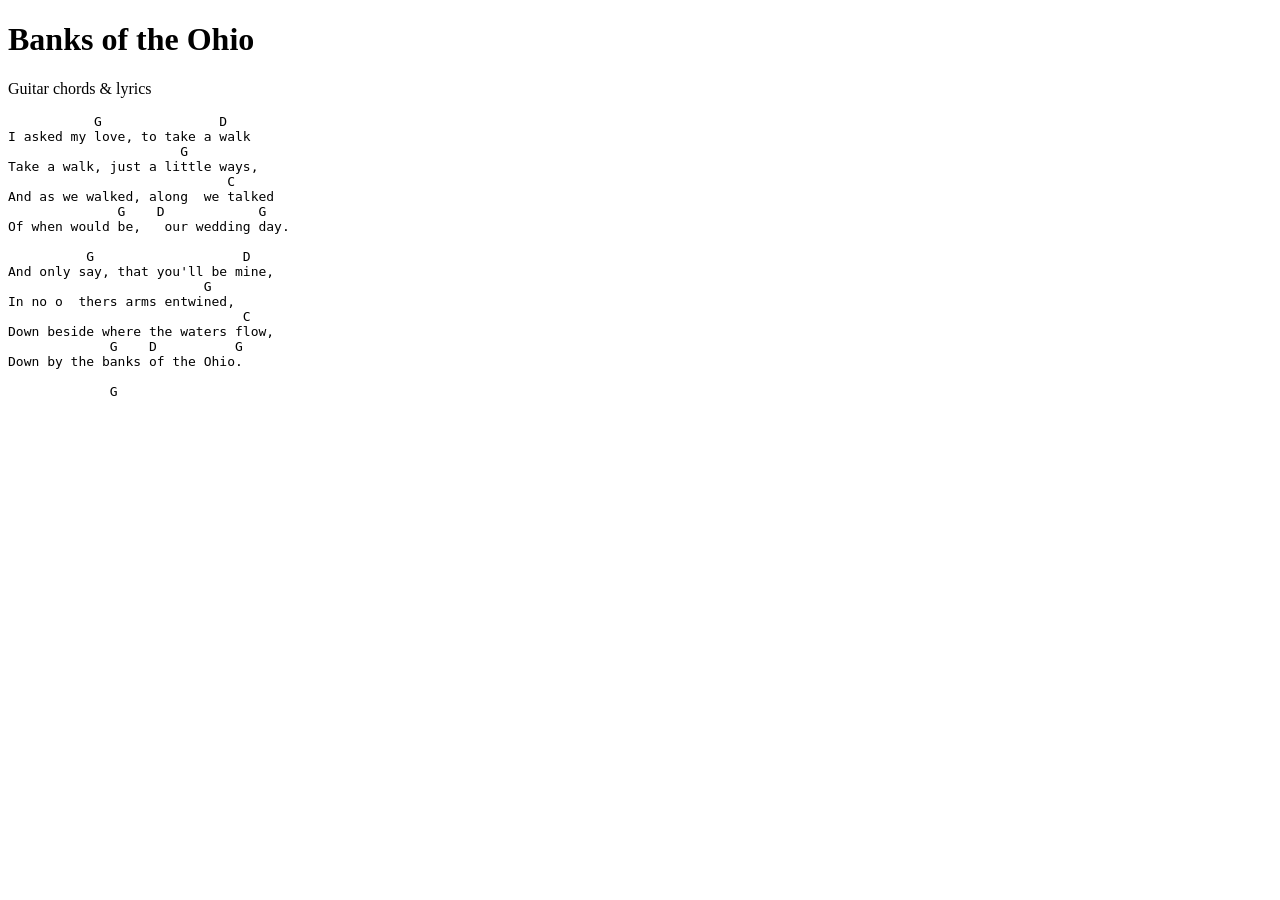
==== index.html @ 857f3980 "Add initial mobile song viewer" ====
<!doctype html>
<html lang="en">
<head>
  <meta charset="utf-8">
  <meta name="viewport" content="width=device-width, initial-scale=1, viewport-fit=cover">
  <meta name="theme-color" content="#111111">
  <title>Banks of the Ohio | Music Chords</title>
  <link rel="stylesheet" href="style.css">
</head>
<body>
  <header class="song-header">
    <h1>Banks of the Ohio</h1>
    <p>Guitar chords & lyrics</p>
  </header>

  <main>
    <pre id="song">           G               D
I asked my love, to take a walk
                      G
Take a walk, just a little ways,
                            C
And as we walked, along  we talked
              G    D            G
Of when would be,   our wedding day.

          G                   D
And only say, that you'll be mine,
                         G
In no o  thers arms entwined,
                              C
Down beside where the waters flow,
             G    D          G
Down by the banks of the Ohio.

             G
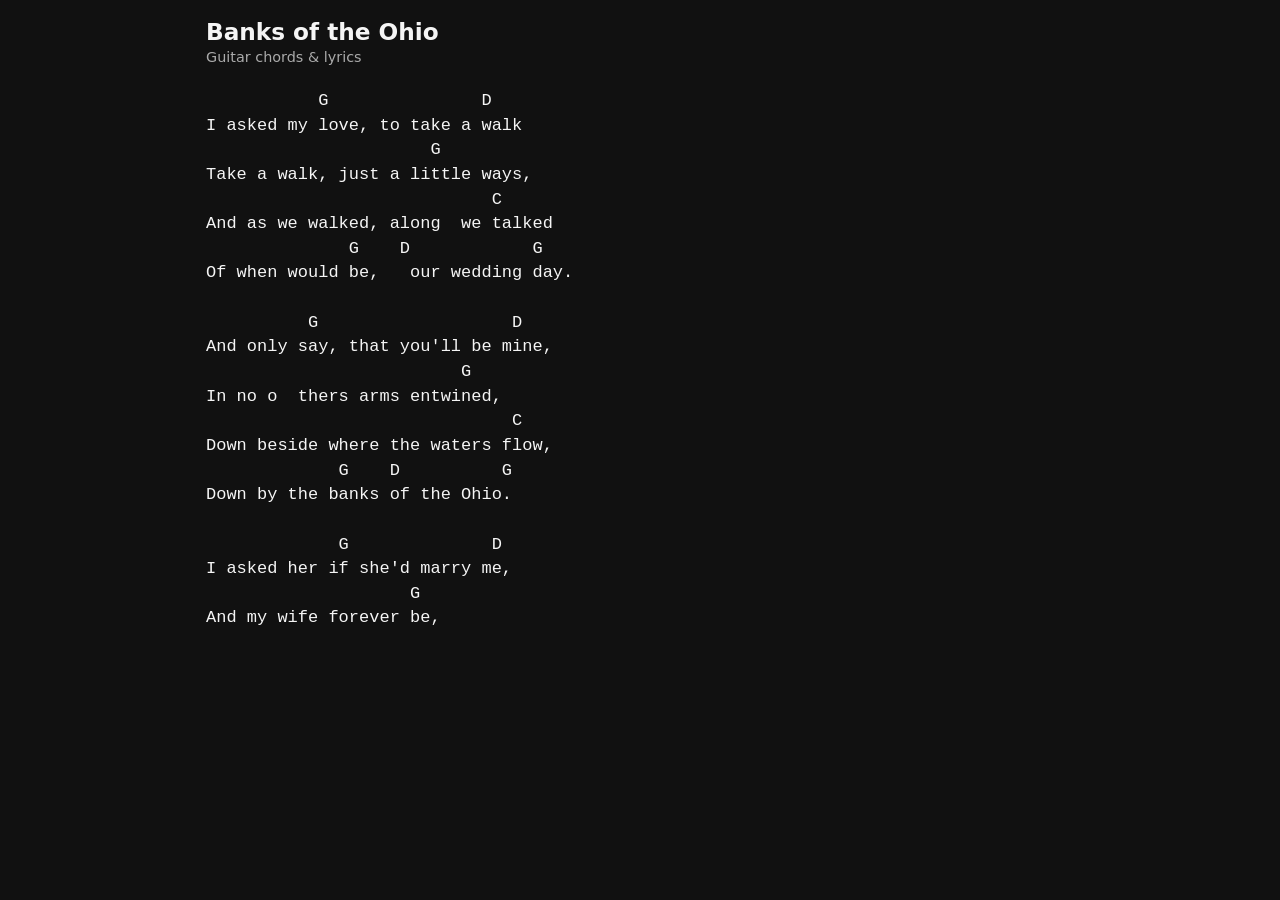
==== commit d803d70f: "Fix complete song page and add auto-scroll controls" ====
--- a/index.html
+++ b/index.html
@@ -12,9 +12,8 @@
     <h1>Banks of the Ohio</h1>
     <p>Guitar chords & lyrics</p>
   </header>
-
   <main>
-    <pre id="song">           G               D
+<pre id="song">           G               D
 I asked my love, to take a walk
                       G
 Take a walk, just a little ways,
@@ -32,4 +31,8 @@
              G    D          G
 Down by the banks of the Ohio.
 
-             G             +             G              D
+I asked her if she'd marry me,
+                    G
+And my wife forever be,
+                         
--- a/style.css
+++ b/style.css
@@ -0,0 +1,61 @@
+:root {
+  --font-size: 17px;
+}
+* { box-sizing: border-box; }
+html { scroll-behavior: auto; }
+body {
+  margin: 0;
+  background: #111;
+  color: #f5f5f5;
+  font-family: system-ui, -apple-system, BlinkMacSystemFont, "Segoe UI", sans-serif;
+  padding-bottom: 96px;
+}
+.song-header {
+  padding: 18px 16px 8px;
+  max-width: 900px;
+  margin: 0 auto;
+}
+.song-header h1 { margin: 0; font-size: 1.45rem; }
+.song-header p { margin: 4px 0 0; color: #aaa; font-size: .9rem; }
+main { max-width: 900px; margin: 0 auto; overflow-x: auto; }
+#song {
+  margin: 0;
+  padding: 16px;
+  width: max-content;
+  min-width: 100%;
+  font-family: ui-monospace, SFMono-Regular, Menlo, Monaco, Consolas, "Liberation Mono", monospace;
+  font-size: var(--font-size);
+  line-height: 1.45;
+  white-space: pre;
+  tab-size: 4;
+}
+.controls {
+  position: fixed;
+  left: 0;
+  right: 0;
+  bottom: 0;
+  z-index: 10;
+  display: grid;
+  grid-template-columns: 1.4fr .8fr .8fr .8fr .8fr .8fr;
+  gap: 6px;
+  padding: 8px max(8px, env(safe-area-inset-right)) calc(8px + env(safe-area-inset-bottom)) max(8px, env(safe-area-inset-left));
+  background: rgba(20,20,20,.96);
+  border-top: 1px solid #333;
+}
+button {
+  min-height: 48px;
+  border: 1px solid #444;
+  border-radius: 10px;
+  background: #242424;
+  color: #fff;
+  font-size: 15px;
+  font-weight: 700;
+  touch-action: manipulation;
+}
+button:active { transform: scale(.98); }
+#play { background: #f2f2f2; color: #111; }
+@media (max-width: 420px) {
+  :root { --font-size: 15px; }
+  .controls { grid-template-columns: 1.4fr repeat(5, .8fr); }
+  button { font-size: 13px; padding: 4px; }
+}
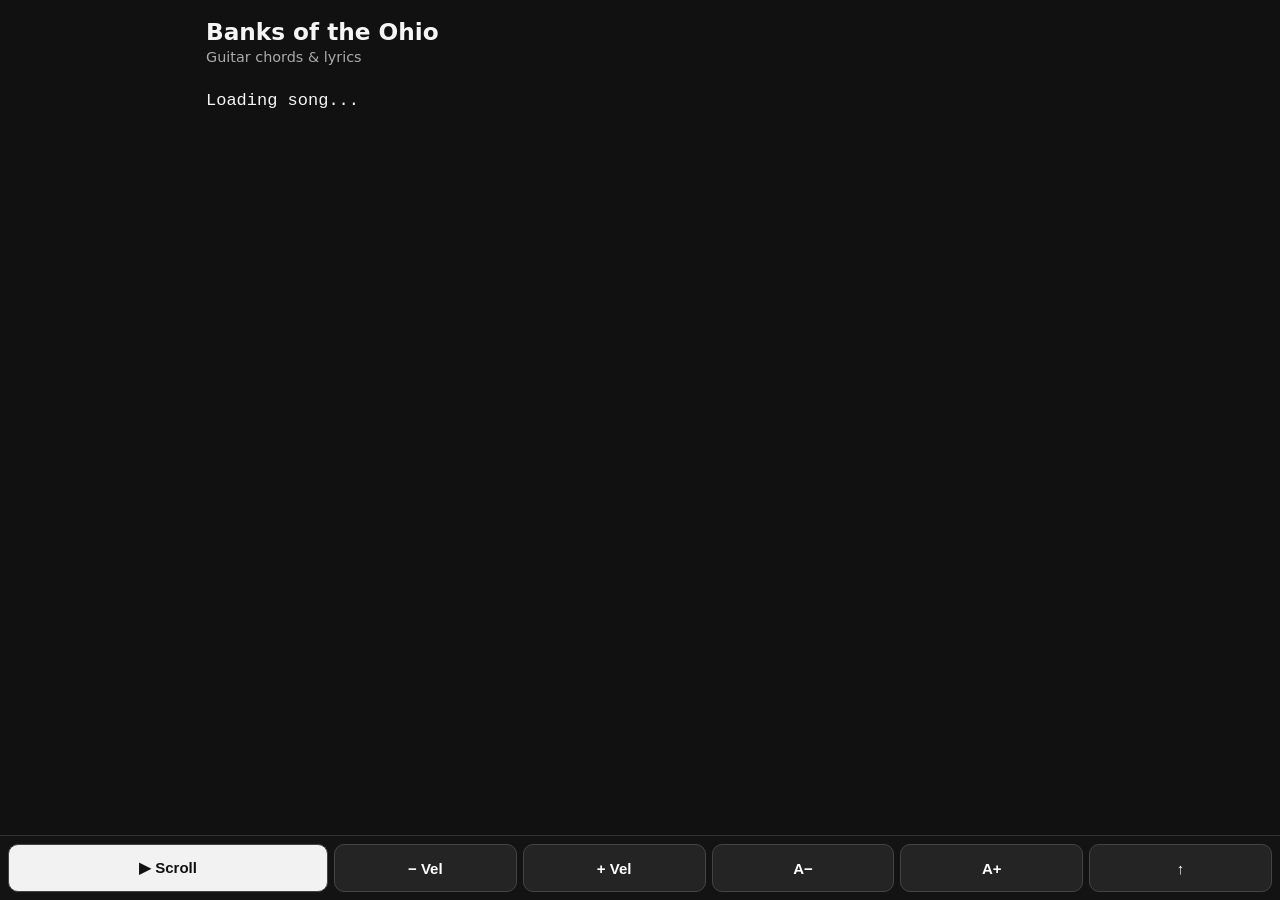
==== commit 346bf0ed: "Repair reader UI and visible auto-scroll controls" ====
--- a/index.html
+++ b/index.html
@@ -1,38 +1,24 @@
 <!doctype html>
 <html lang="en">
 <head>
-  <meta charset="utf-8">
-  <meta name="viewport" content="width=device-width, initial-scale=1, viewport-fit=cover">
-  <meta name="theme-color" content="#111111">
-  <title>Banks of the Ohio | Music Chords</title>
-  <link rel="stylesheet" href="style.css">
+<meta charset="utf-8">
+<meta name="viewport" content="width=device-width,initial-scale=1,viewport-fit=cover">
+<meta name="theme-color" content="#111111">
+<title>Banks of the Ohio | Music Chords</title>
+<link rel="stylesheet" href="style.css">
 </head>
 <body>
-  <header class="song-header">
-    <h1>Banks of the Ohio</h1>
-    <p>Guitar chords & lyrics</p>
-  </header>
-  <main>
-<pre id="song">           G               D
-I asked my love, to take a walk
-                      G
-Take a walk, just a little ways,
-                            C
-And as we walked, along  we talked
-              G    D            G
-Of when would be,   our wedding day.
-
-          G                   D
-And only say, that you'll be mine,
-                         G
-In no o  thers arms entwined,
-                              C
-Down beside where the waters flow,
-             G    D          G
-Down by the banks of the Ohio.
-
-             G              D
-I asked her if she'd marry me,
-                    G
-And my wife forever be,
-                         +<header class="song-header"><h1>Banks of the Ohio</h1><p>Guitar chords & lyrics</p></header>
+<main><pre id="song">Loading song...</pre></main>
+<nav class="controls" aria-label="Reader controls">
+<button id="play">▶ Scroll</button>
+<button id="speedDown">− Vel</button>
+<button id="speedUp">+ Vel</button>
+<button id="fontDown">A−</button>
+<button id="fontUp">A+</button>
+<button id="top">↑</button>
+</nav>
+<script src="song.js"></script>
+<script src="app.js"></script>
+</body>
+</html>
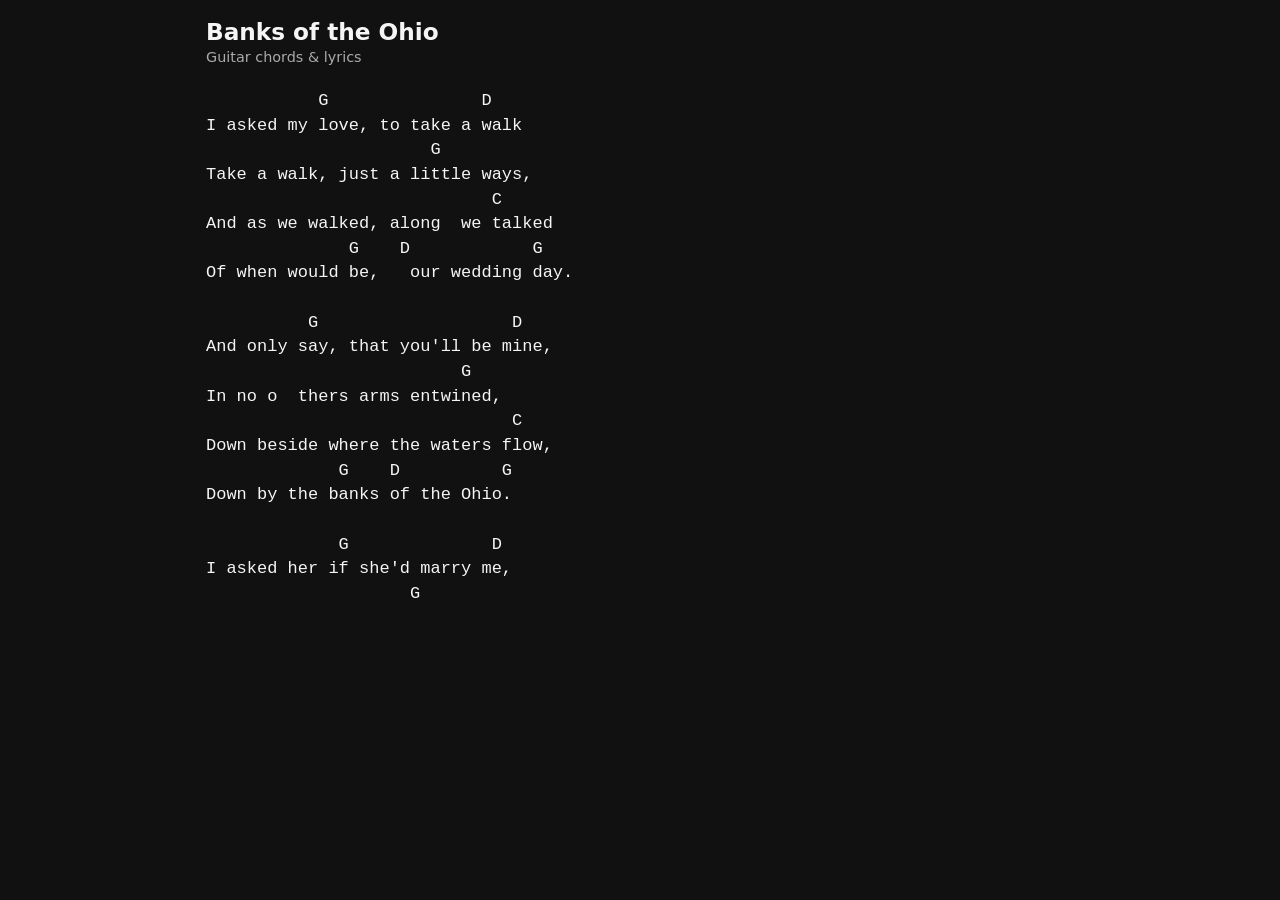
==== commit bf82bb16: "Fix song loading and restore full Banks of the Ohio" ====
--- a/index.html
+++ b/index.html
@@ -9,16 +9,24 @@
 </head>
 <body>
 <header class="song-header"><h1>Banks of the Ohio</h1><p>Guitar chords & lyrics</p></header>
-<main><pre id="song">Loading song...</pre></main>
-<nav class="controls" aria-label="Reader controls">
-<button id="play">▶ Scroll</button>
-<button id="speedDown">− Vel</button>
-<button id="speedUp">+ Vel</button>
-<button id="fontDown">A−</button>
-<button id="fontUp">A+</button>
-<button id="top">↑</button>
-</nav>
-<script src="song.js"></script>
-<script src="app.js"></script>
-</body>
-</html>
+<main><pre id="song">           G               D
+I asked my love, to take a walk
+                      G
+Take a walk, just a little ways,
+                            C
+And as we walked, along  we talked
+              G    D            G
+Of when would be,   our wedding day.
+
+          G                   D
+And only say, that you'll be mine,
+                         G
+In no o  thers arms entwined,
+                              C
+Down beside where the waters flow,
+             G    D          G
+Down by the banks of the Ohio.
+
+             G              D
+I asked her if she'd marry me,
+                    G
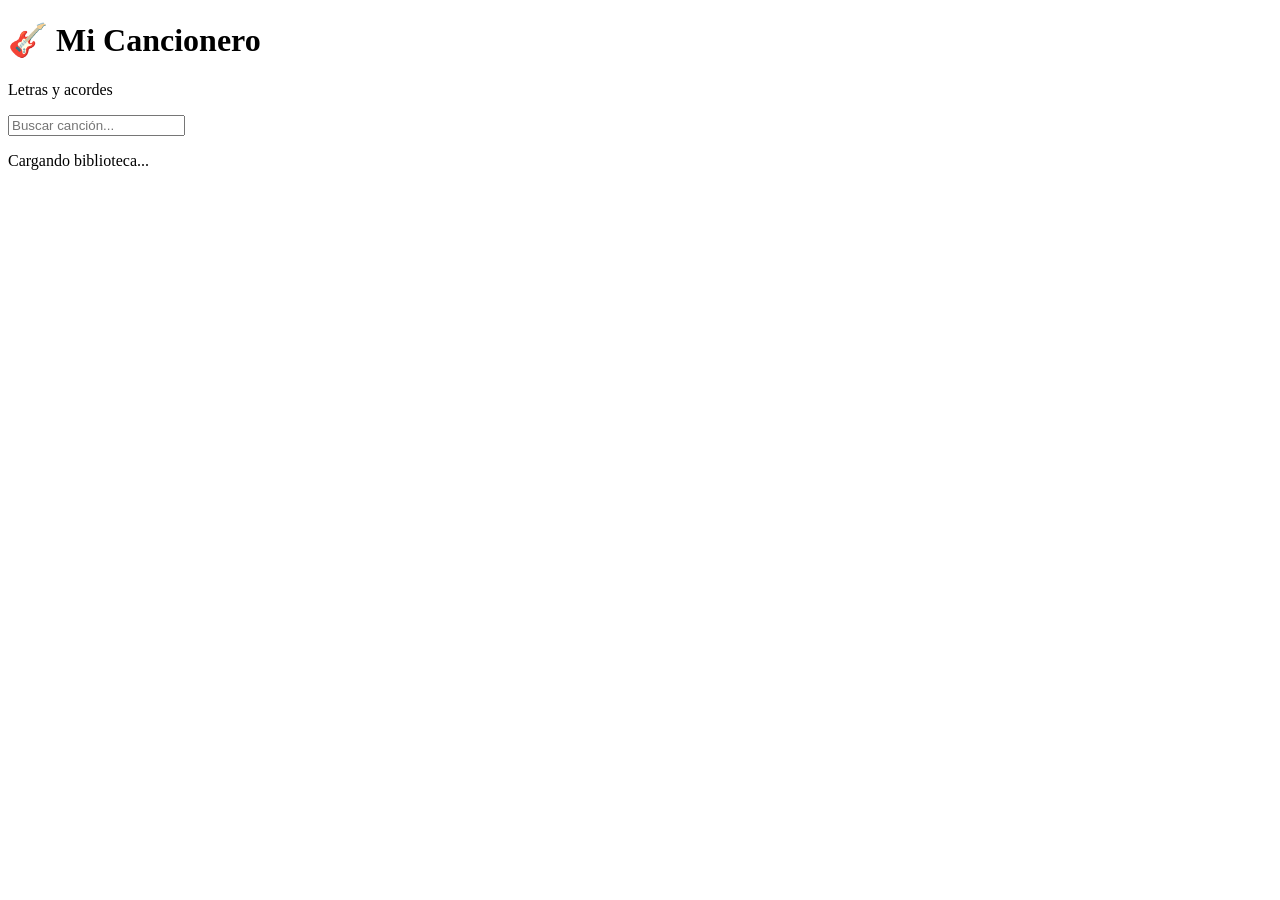
==== commit b498288c: "Build song library home page" ====
--- a/index.html
+++ b/index.html
@@ -1,32 +1,19 @@
 <!doctype html>
-<html lang="en">
+<html lang="es">
 <head>
-<meta charset="utf-8">
-<meta name="viewport" content="width=device-width,initial-scale=1,viewport-fit=cover">
-<meta name="theme-color" content="#111111">
-<title>Banks of the Ohio | Music Chords</title>
-<link rel="stylesheet" href="style.css">
+  <meta charset="utf-8">
+  <meta name="viewport" content="width=device-width,initial-scale=1,viewport-fit=cover">
+  <meta name="theme-color" content="#111111">
+  <title>Mi Cancionero</title>
+  <link rel="stylesheet" href="css/style.css">
 </head>
-<body>
-<header class="song-header"><h1>Banks of the Ohio</h1><p>Guitar chords & lyrics</p></header>
-<main><pre id="song">           G               D
-I asked my love, to take a walk
-                      G
-Take a walk, just a little ways,
-                            C
-And as we walked, along  we talked
-              G    D            G
-Of when would be,   our wedding day.
-
-          G                   D
-And only say, that you'll be mine,
-                         G
-In no o  thers arms entwined,
-                              C
-Down beside where the waters flow,
-             G    D          G
-Down by the banks of the Ohio.
-
-             G              D
-I asked her if she'd marry me,
-                    G+<body class="library-page">
+  <main class="library-shell">
+    <h1>🎸 Mi Cancionero</h1>
+    <p class="subtitle">Letras y acordes</p>
+    <input id="search" class="search" type="search" placeholder="Buscar canción..." autocomplete="off">
+    <div id="songList" class="song-list"><p>Cargando biblioteca...</p></div>
+  </main>
+  <script src="js/library.js"></script>
+</body>
+</html>
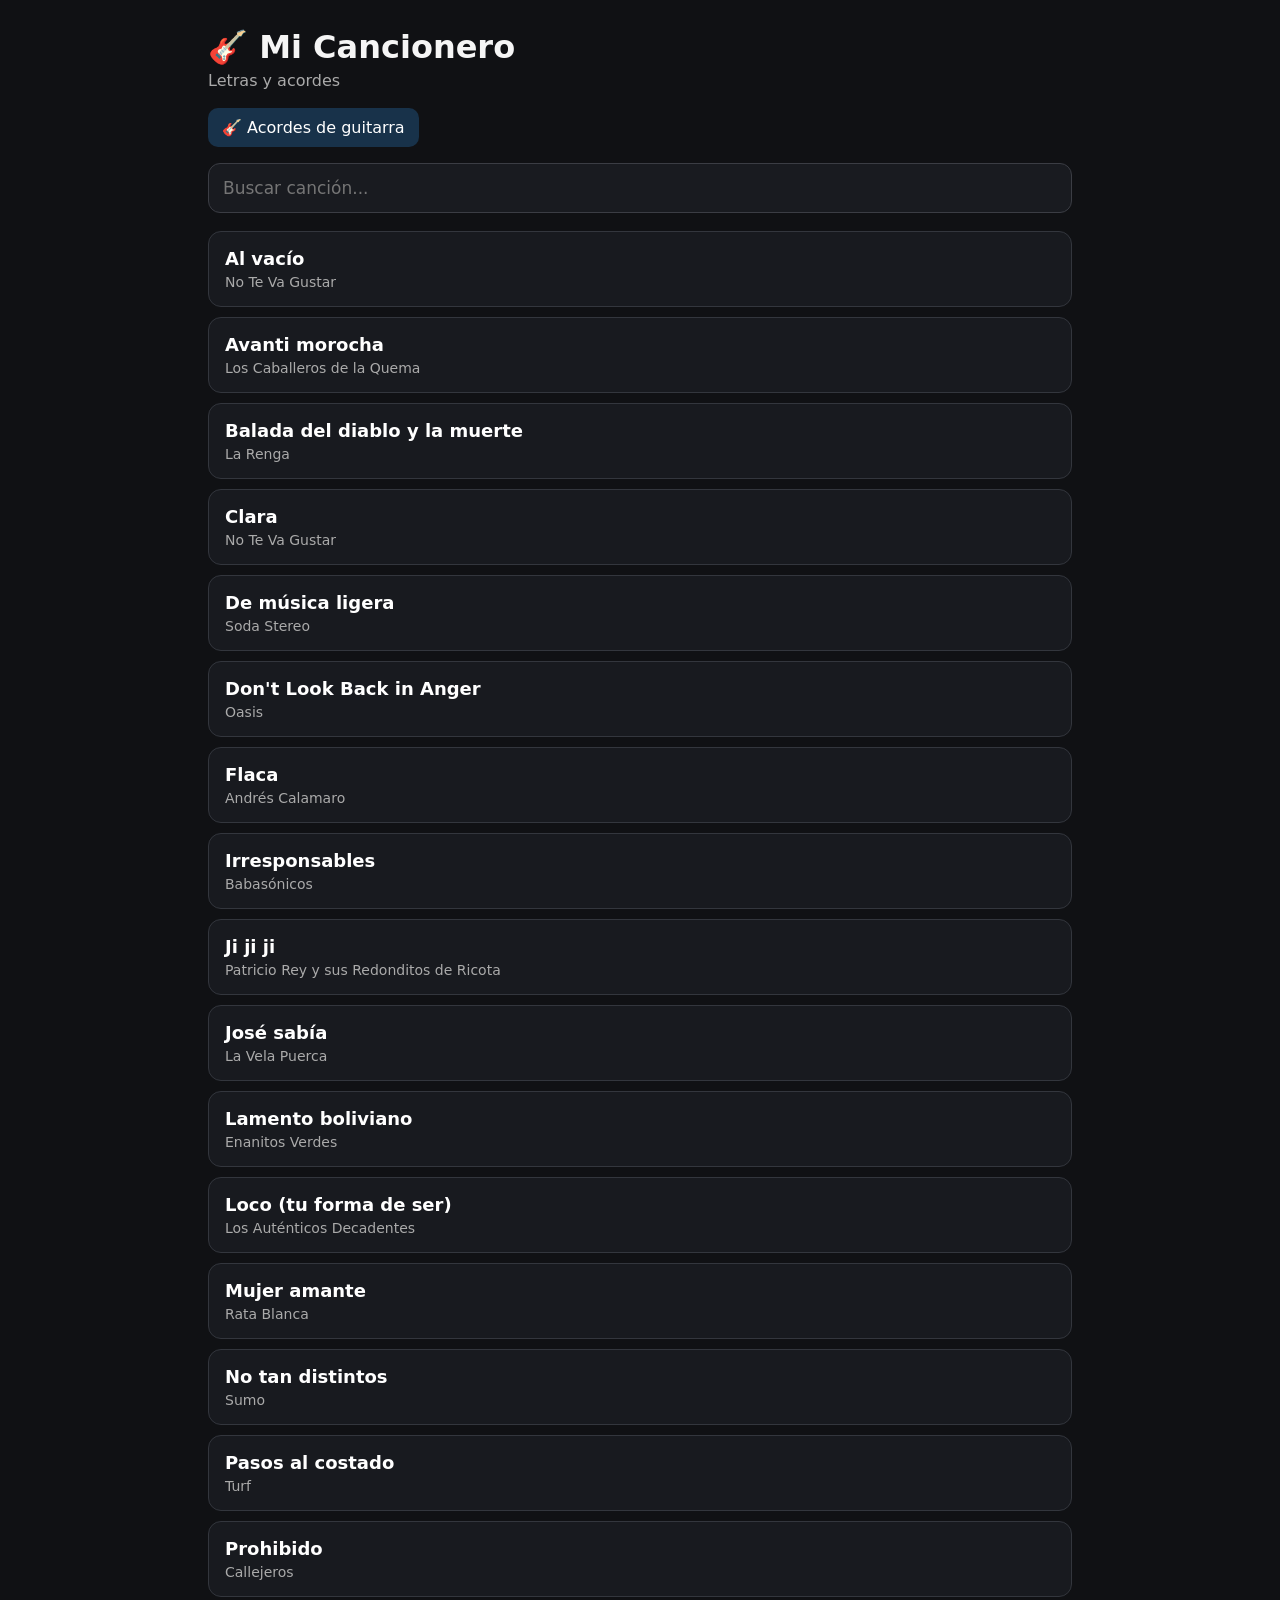
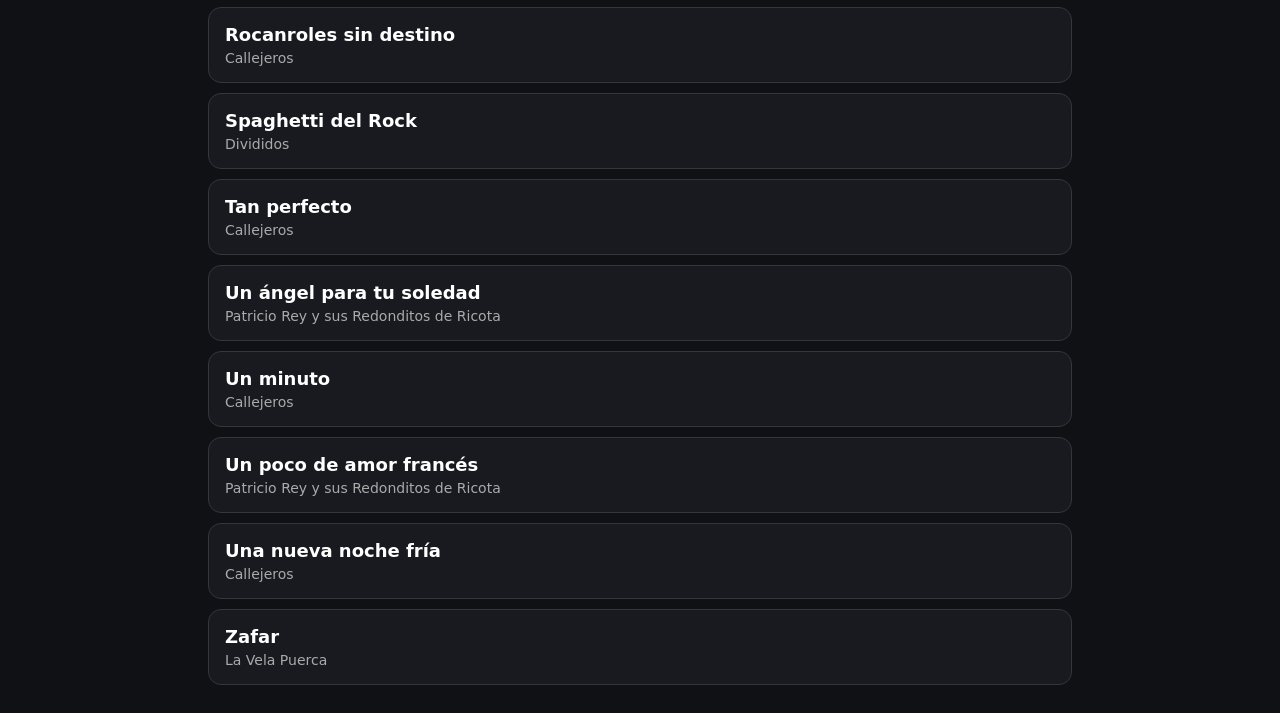
==== commit 083bcfb5: "Link chord library prototype from song library" ====
--- a/index.html
+++ b/index.html
@@ -11,6 +11,7 @@
   <main class="library-shell">
     <h1>🎸 Mi Cancionero</h1>
     <p class="subtitle">Letras y acordes</p>
+    <p><a href="chords.html" style="display:inline-block;padding:10px 14px;border-radius:10px;background:#18324a;color:white;text-decoration:none">🎸 Acordes de guitarra</a></p>
     <input id="search" class="search" type="search" placeholder="Buscar canción..." autocomplete="off">
     <div id="songList" class="song-list"><p>Cargando biblioteca...</p></div>
   </main>
--- a/css/style.css
+++ b/css/style.css
@@ -0,0 +1 @@
+*{box-sizing:border-box}html{background:#101114;color:#f5f5f5}body{margin:0;background:#101114;color:#f5f5f5;font-family:system-ui,-apple-system,BlinkMacSystemFont,"Segoe UI",sans-serif}.library-shell,.reader-header,.song-wrap{max-width:900px;margin:0 auto}.library-shell{padding:28px 18px}.library-shell h1,.reader-header h1{margin:0}.subtitle{color:#aaa;margin:5px 0 18px}.search{width:100%;font:inherit;font-size:17px;padding:14px;border-radius:12px;border:1px solid #3b3d44;background:#191b20;color:white;margin-bottom:18px}.song-list{display:grid;gap:10px}.song-card{display:flex;flex-direction:column;gap:5px;padding:16px;border:1px solid #33363d;border-radius:13px;background:#181a1f;color:white;text-decoration:none}.song-card strong{font-size:18px}.song-card span{color:#aaa;font-size:14px}.reader-page{padding-bottom:90px}.reader-header{padding:18px 16px 5px}.reader-header h1{font-size:24px;margin-top:12px}.back{color:#bbb;text-decoration:none;font-weight:700}.song-nav{display:flex;justify-content:space-between;gap:12px;margin:8px 0}.song-nav a{color:#ddd;text-decoration:none;font-size:13px;max-width:48%;white-space:nowrap;overflow:hidden;text-overflow:ellipsis}.song-wrap{overflow-x:auto;-webkit-overflow-scrolling:touch}.song-wrap pre{margin:0;padding:50vh 14px 80vh;font-family:ui-monospace,SFMono-Regular,Menlo,Monaco,Consolas,"Liberation Mono",monospace;font-size:16px;line-height:1.48;white-space:pre;width:max-content;min-width:100%;tab-size:4}.controls{position:fixed;left:0;right:0;bottom:0;display:grid;grid-template-columns:1.35fr repeat(6,.72fr);gap:4px;padding:7px 7px calc(7px + env(safe-area-inset-bottom));background:rgba(16,17,20,.97);border-top:1px solid #333;z-index:10}.controls button{min-height:48px;border:1px solid #3d4047;border-radius:10px;background:#24272d;color:#fff;font-weight:700;font-size:13px;touch-action:manipulation}.controls #play{background:#f5f5f5;color:#111}.controls #speedDisplay{opacity:1;color:#fff}.error{color:#ffb3b3}@media(max-width:420px){.library-shell{padding-top:22px}.song-wrap pre{font-size:15px}.controls{gap:3px;padding-left:4px;padding-right:4px}.controls button{padding:2px;font-size:12px}.reader-header h1{font-size:21px}}
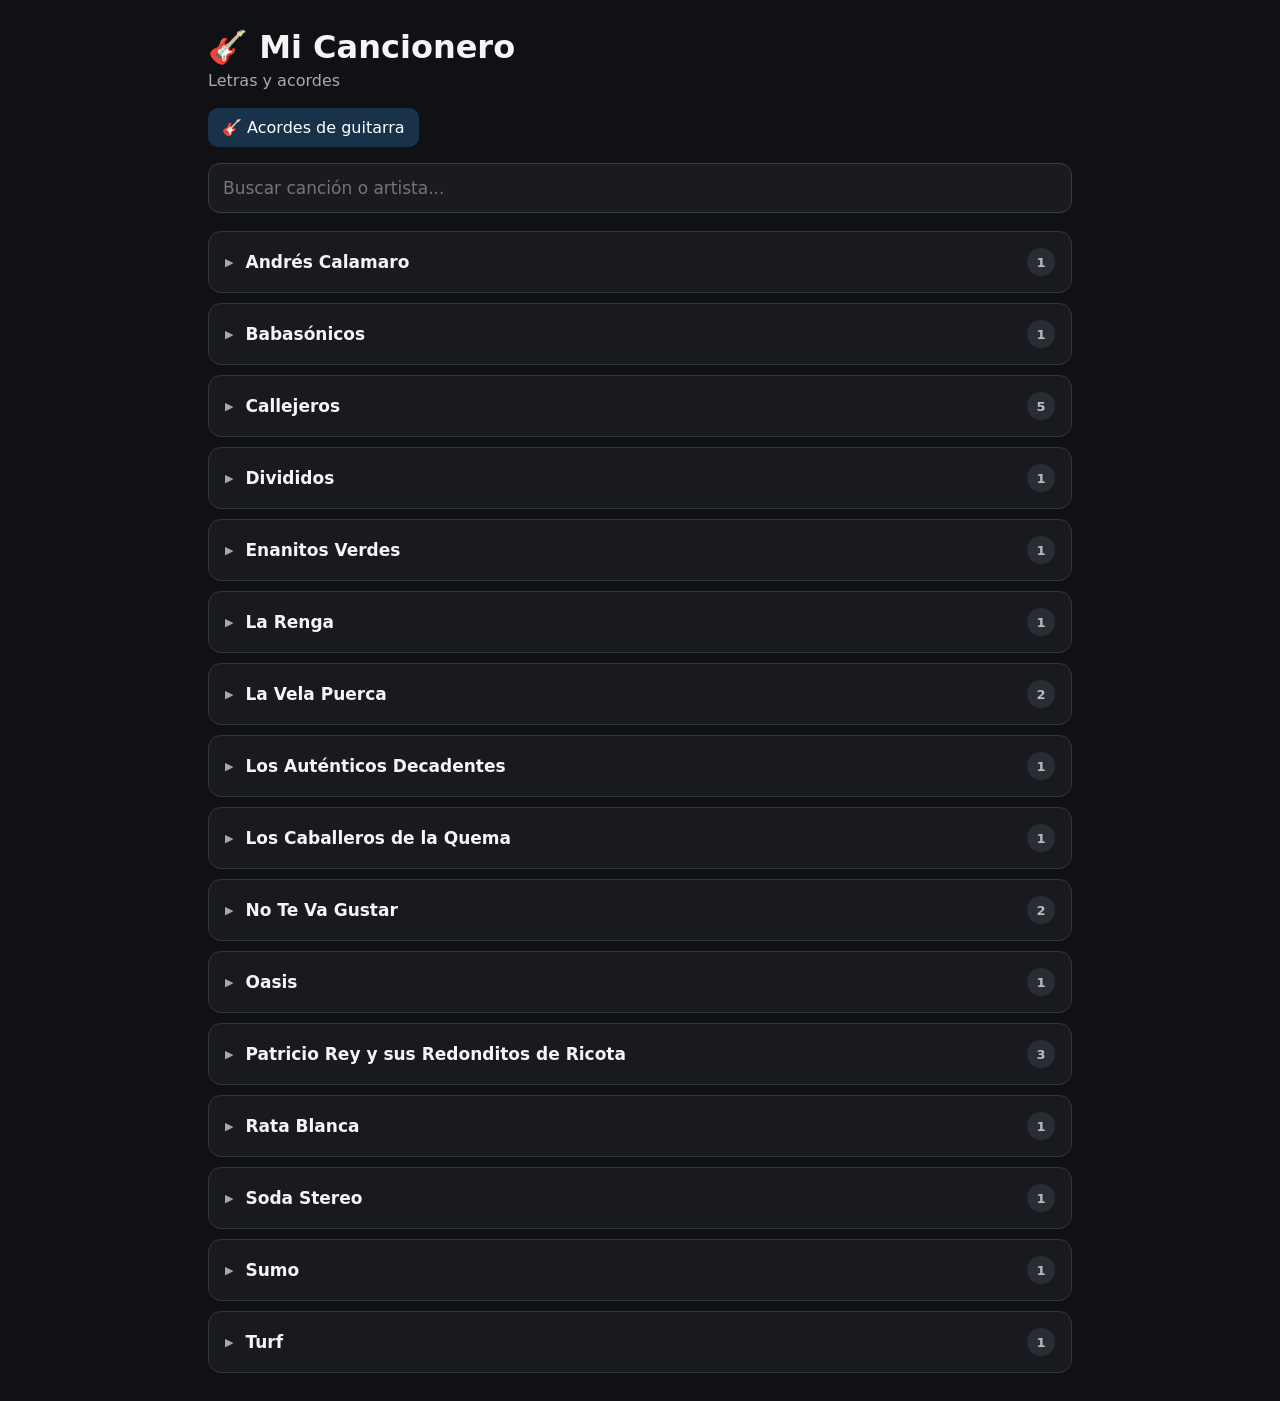
==== commit 6e50c809: "V3: refresh library assets and search label" ====
--- a/index.html
+++ b/index.html
@@ -5,16 +5,16 @@
   <meta name="viewport" content="width=device-width,initial-scale=1,viewport-fit=cover">
   <meta name="theme-color" content="#111111">
   <title>Mi Cancionero</title>
-  <link rel="stylesheet" href="css/style.css">
+  <link rel="stylesheet" href="css/style.css?v=3">
 </head>
 <body class="library-page">
   <main class="library-shell">
     <h1>🎸 Mi Cancionero</h1>
     <p class="subtitle">Letras y acordes</p>
     <p><a href="chords.html" style="display:inline-block;padding:10px 14px;border-radius:10px;background:#18324a;color:white;text-decoration:none">🎸 Acordes de guitarra</a></p>
-    <input id="search" class="search" type="search" placeholder="Buscar canción..." autocomplete="off">
+    <input id="search" class="search" type="search" placeholder="Buscar canción o artista..." autocomplete="off">
     <div id="songList" class="song-list"><p>Cargando biblioteca...</p></div>
   </main>
-  <script src="js/library.js"></script>
+  <script src="js/library.js?v=3"></script>
 </body>
 </html>
--- a/css/style.css
+++ b/css/style.css
@@ -1 +1 @@
-*{box-sizing:border-box}html{background:#101114;color:#f5f5f5}body{margin:0;background:#101114;color:#f5f5f5;font-family:system-ui,-apple-system,BlinkMacSystemFont,"Segoe UI",sans-serif}.library-shell,.reader-header,.song-wrap{max-width:900px;margin:0 auto}.library-shell{padding:28px 18px}.library-shell h1,.reader-header h1{margin:0}.subtitle{color:#aaa;margin:5px 0 18px}.search{width:100%;font:inherit;font-size:17px;padding:14px;border-radius:12px;border:1px solid #3b3d44;background:#191b20;color:white;margin-bottom:18px}.song-list{display:grid;gap:10px}.song-card{display:flex;flex-direction:column;gap:5px;padding:16px;border:1px solid #33363d;border-radius:13px;background:#181a1f;color:white;text-decoration:none}.song-card strong{font-size:18px}.song-card span{color:#aaa;font-size:14px}.reader-page{padding-bottom:90px}.reader-header{padding:18px 16px 5px}.reader-header h1{font-size:24px;margin-top:12px}.back{color:#bbb;text-decoration:none;font-weight:700}.song-nav{display:flex;justify-content:space-between;gap:12px;margin:8px 0}.song-nav a{color:#ddd;text-decoration:none;font-size:13px;max-width:48%;white-space:nowrap;overflow:hidden;text-overflow:ellipsis}.song-wrap{overflow-x:auto;-webkit-overflow-scrolling:touch}.song-wrap pre{margin:0;padding:50vh 14px 80vh;font-family:ui-monospace,SFMono-Regular,Menlo,Monaco,Consolas,"Liberation Mono",monospace;font-size:16px;line-height:1.48;white-space:pre;width:max-content;min-width:100%;tab-size:4}.controls{position:fixed;left:0;right:0;bottom:0;display:grid;grid-template-columns:1.35fr repeat(6,.72fr);gap:4px;padding:7px 7px calc(7px + env(safe-area-inset-bottom));background:rgba(16,17,20,.97);border-top:1px solid #333;z-index:10}.controls button{min-height:48px;border:1px solid #3d4047;border-radius:10px;background:#24272d;color:#fff;font-weight:700;font-size:13px;touch-action:manipulation}.controls #play{background:#f5f5f5;color:#111}.controls #speedDisplay{opacity:1;color:#fff}.error{color:#ffb3b3}@media(max-width:420px){.library-shell{padding-top:22px}.song-wrap pre{font-size:15px}.controls{gap:3px;padding-left:4px;padding-right:4px}.controls button{padding:2px;font-size:12px}.reader-header h1{font-size:21px}}+*{box-sizing:border-box}html{background:#101114;color:#f5f5f5}body{margin:0;background:#101114;color:#f5f5f5;font-family:system-ui,-apple-system,BlinkMacSystemFont,"Segoe UI",sans-serif}.library-shell,.reader-header,.song-wrap{max-width:900px;margin:0 auto}.library-shell{padding:28px 18px}.library-shell h1,.reader-header h1{margin:0}.subtitle{color:#aaa;margin:5px 0 18px}.search{width:100%;font:inherit;font-size:17px;padding:14px;border-radius:12px;border:1px solid #3b3d44;background:#191b20;color:white;margin-bottom:18px}.song-list{display:grid;gap:10px}.artist-group{border:1px solid #33363d;border-radius:13px;background:#181a1f;overflow:hidden}.artist-summary{display:flex;align-items:center;justify-content:space-between;gap:12px;padding:16px;cursor:pointer;font-size:17px;font-weight:800;list-style:none;user-select:none}.artist-summary::-webkit-details-marker{display:none}.artist-summary:before{content:'▶';font-size:11px;color:#aaa;transition:transform .15s ease}.artist-group[open]>.artist-summary:before{transform:rotate(90deg)}.artist-summary>span:first-of-type{flex:1}.artist-count{display:inline-flex;align-items:center;justify-content:center;min-width:28px;height:28px;padding:0 8px;border-radius:999px;background:#292c33;color:#bbb;font-size:13px;font-weight:700}.artist-songs{display:grid;gap:8px;padding:0 10px 10px}.artist-songs .song-card{background:#202329}.song-card{display:flex;flex-direction:column;gap:5px;padding:16px;border:1px solid #33363d;border-radius:13px;background:#181a1f;color:white;text-decoration:none}.song-card strong{font-size:18px}.song-card span{color:#aaa;font-size:14px}.reader-page{padding-bottom:90px}.reader-header{padding:18px 16px 5px}.reader-header h1{font-size:24px;margin-top:12px}.back{color:#bbb;text-decoration:none;font-weight:700}.song-nav{display:flex;justify-content:space-between;gap:12px;margin:8px 0}.song-nav a{color:#ddd;text-decoration:none;font-size:13px;max-width:48%;white-space:nowrap;overflow:hidden;text-overflow:ellipsis}.song-wrap{overflow-x:auto;-webkit-overflow-scrolling:touch}.song-wrap pre{margin:0;padding:50vh 14px 80vh;font-family:ui-monospace,SFMono-Regular,Menlo,Monaco,Consolas,"Liberation Mono",monospace;font-size:16px;line-height:1.48;white-space:pre;width:max-content;min-width:100%;tab-size:4}.chord-token{color:#8fd3ff;text-decoration:underline;text-decoration-style:dotted;text-underline-offset:3px;cursor:pointer;font-weight:700}.chord-overlay{position:fixed;inset:0;background:rgba(0,0,0,.58);z-index:30;display:flex;align-items:center;justify-content:center;padding:20px}.chord-overlay[hidden]{display:none}.chord-popup{position:relative;width:min(310px,88vw);background:#fff;color:#10253a;border-radius:18px;padding:18px;text-align:center;box-shadow:0 16px 55px rgba(0,0,0,.5)}.chord-close{position:absolute;right:9px;top:7px;border:0;background:transparent;color:#334;font-size:30px;line-height:1;width:38px;height:38px}.chord-popup h2{font-size:32px;margin:0}.chord-popup .popup-label{color:#607080;margin:2px 0 5px}.chord-popup svg{width:100%;max-width:225px;height:auto}.chord-popup .popup-strings{font-size:12px;letter-spacing:10px;margin-left:9px;color:#596979}.chord-popup .popup-fingering{font-family:ui-monospace,SFMono-Regular,Menlo,monospace;letter-spacing:8px;font-size:14px;margin-top:4px}.controls{position:fixed;left:0;right:0;bottom:0;display:grid;grid-template-columns:1.35fr repeat(6,.72fr);gap:4px;padding:7px 7px calc(7px + env(safe-area-inset-bottom));background:rgba(16,17,20,.97);border-top:1px solid #333;z-index:10}.controls button{min-height:48px;border:1px solid #3d4047;border-radius:10px;background:#24272d;color:#fff;font-weight:700;font-size:13px;touch-action:manipulation}.controls #play{background:#f5f5f5;color:#111}.controls #speedDisplay{opacity:1;color:#fff}.error{color:#ffb3b3}@media(max-width:420px){.library-shell{padding-top:22px}.artist-summary{padding:15px 14px}.artist-songs{padding:0 8px 8px}.artist-songs .song-card{padding:14px}.song-wrap pre{font-size:15px}.controls{gap:3px;padding-left:4px;padding-right:4px}.controls button{padding:2px;font-size:12px}.reader-header h1{font-size:21px}.chord-popup{width:min(285px,90vw);padding:14px}.chord-popup svg{max-width:205px}}
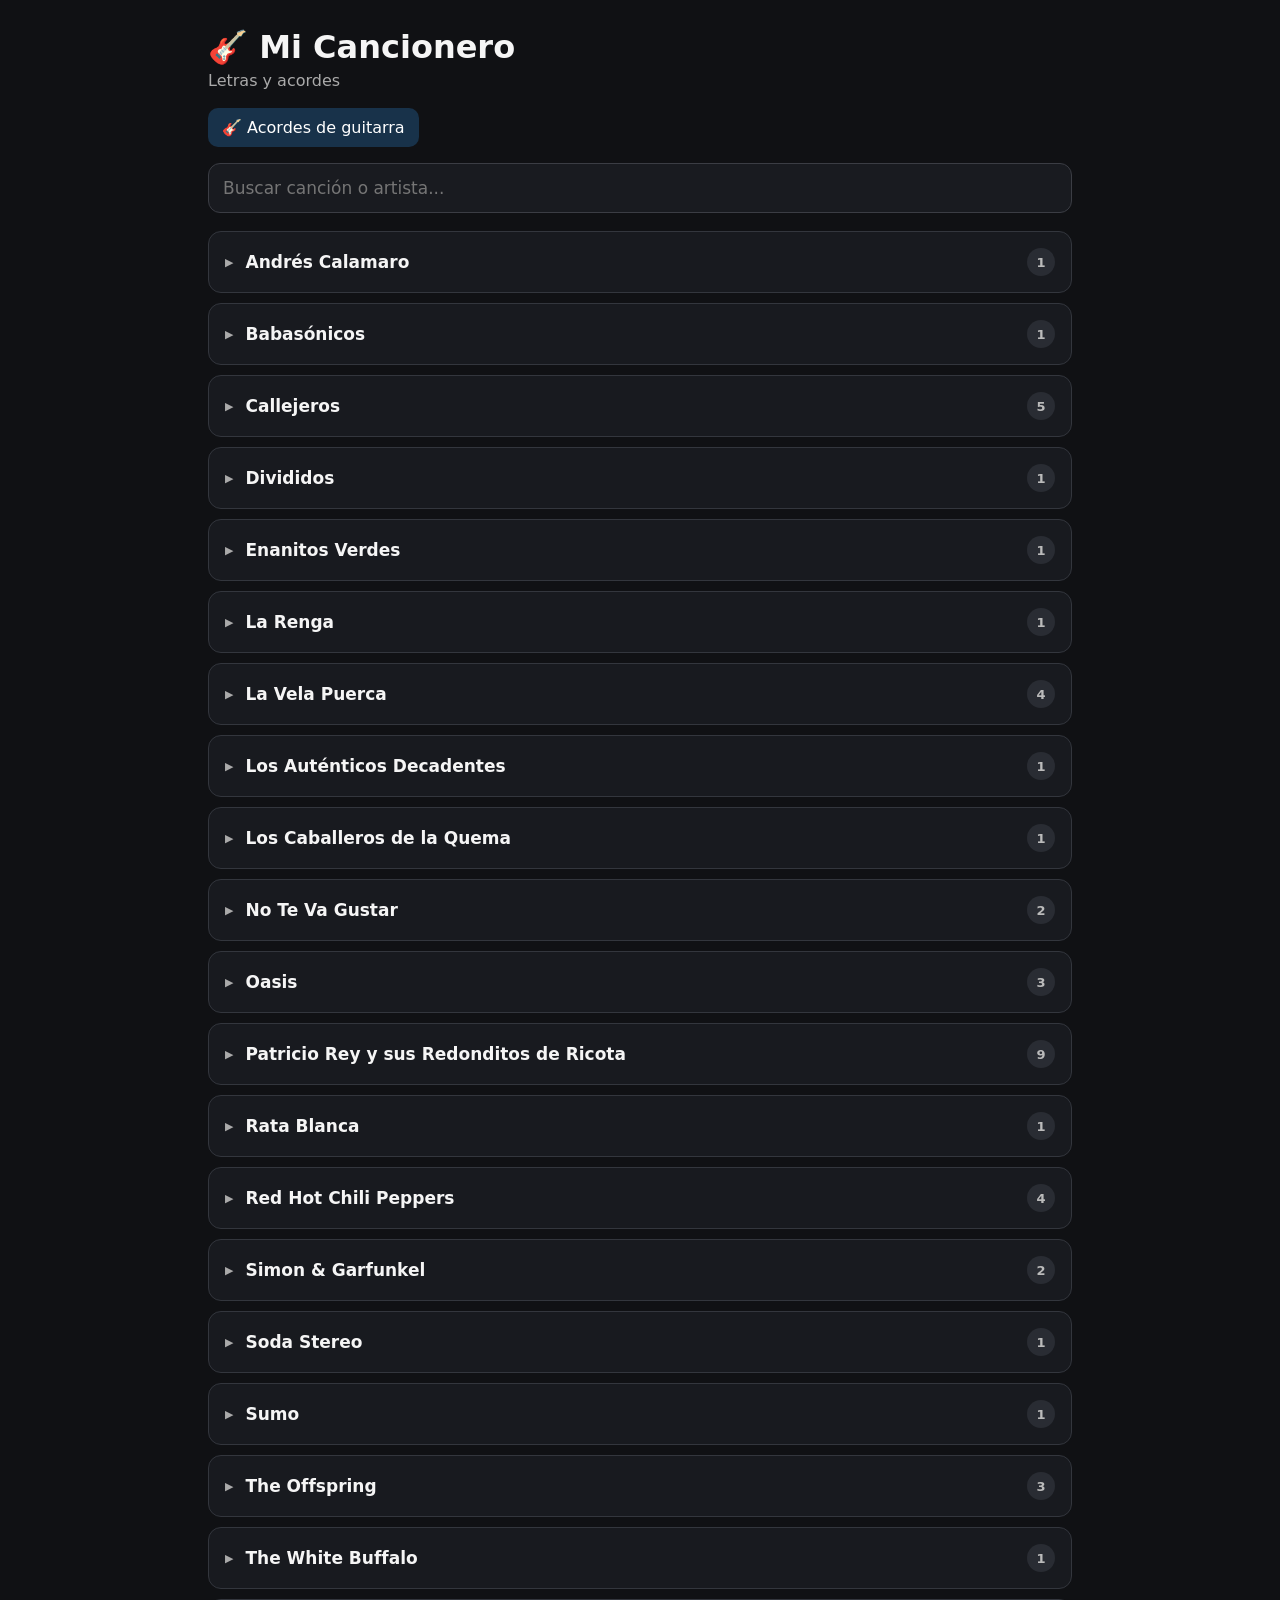
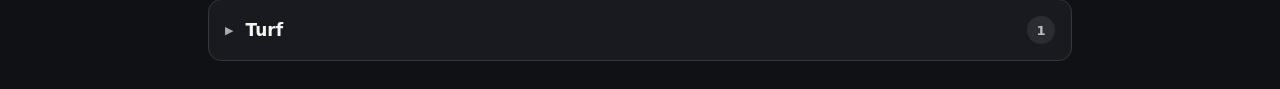
==== commit b863df76: "Force refresh of song library script to display newly added artists" ====
--- a/index.html
+++ b/index.html
@@ -15,6 +15,6 @@
     <input id="search" class="search" type="search" placeholder="Buscar canción o artista..." autocomplete="off">
     <div id="songList" class="song-list"><p>Cargando biblioteca...</p></div>
   </main>
-  <script src="js/library.js?v=3"></script>
+  <script src="js/library.js?v=23"></script>
 </body>
 </html>
